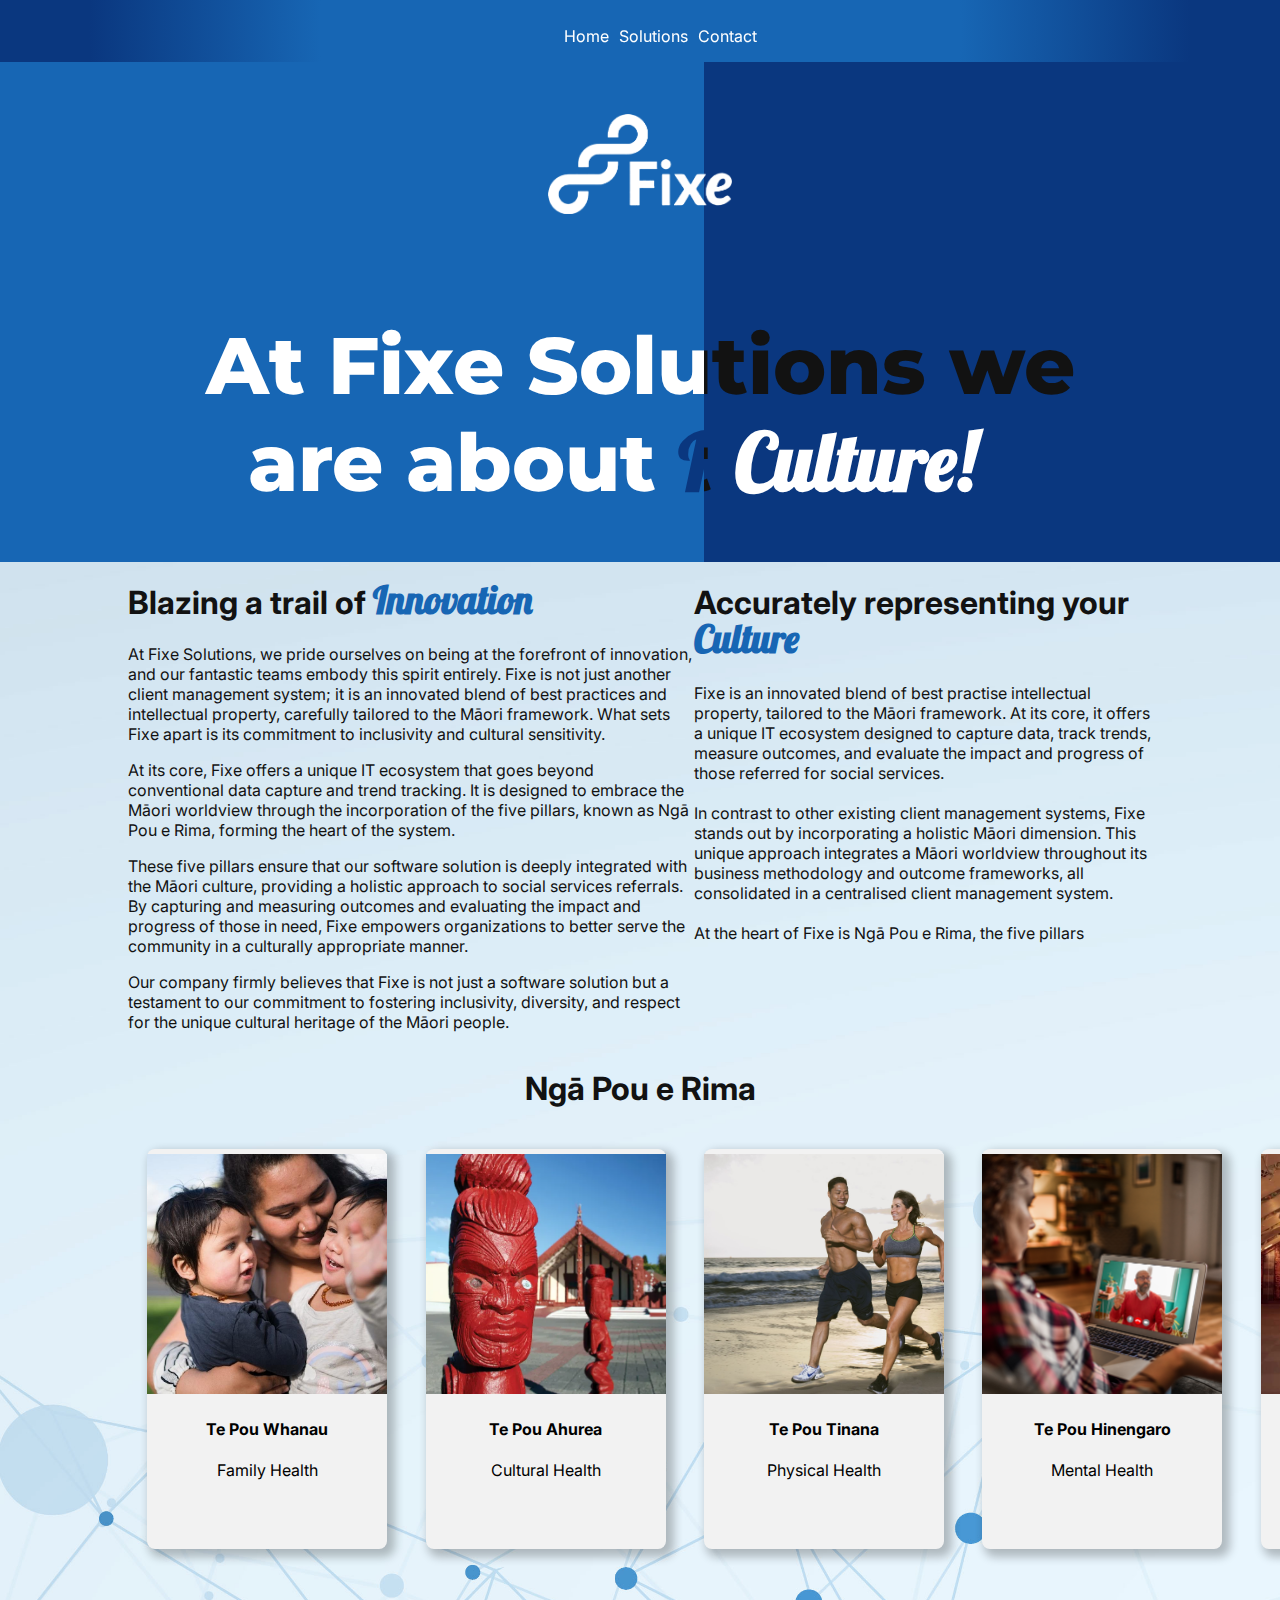
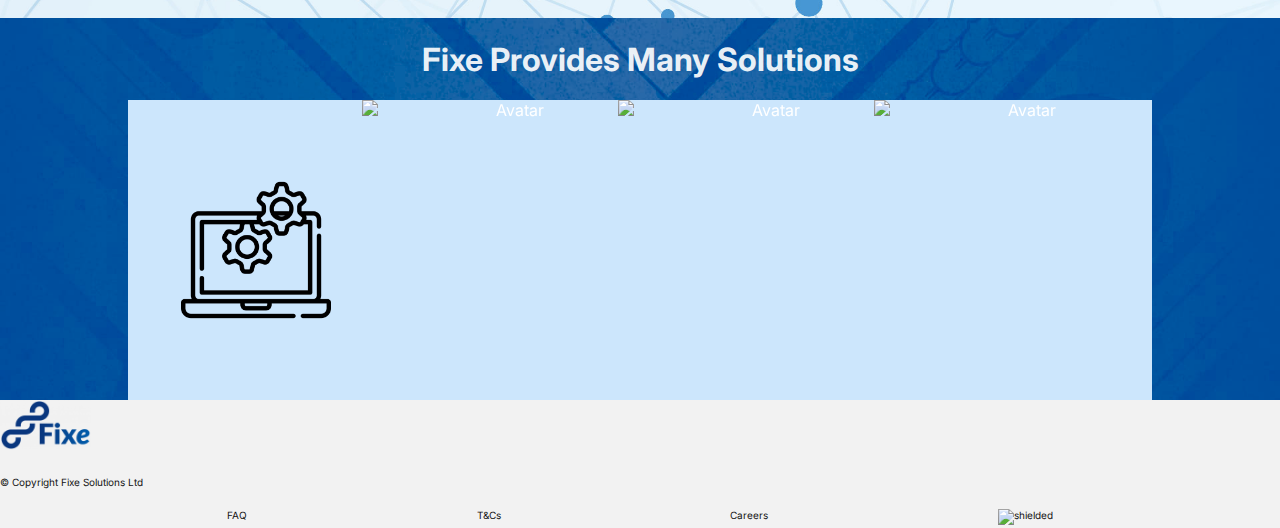
==== index.html @ f2c24d94 "first commit" ====
<!DOCTYPE html>
<html lang="en">
  <head>
    <meta charset="UTF-8" />
    <meta
      name="viewport"
      content="width=device-width, initial-scale=1.0"
    />
    <title>Fixe Solutions Ltd.</title>
    <link
      rel="stylesheet"
      href="main.css"
    />
    <link
      rel="stylesheet"
      href="flipCard.css"
    />
    <link
      rel="stylesheet"
      href="swipeHeader.css"
    />
    <link
      href="https://cdn.jsdelivr.net/npm/bootstrap@5.3.1/dist/css/bootstrap.min.css"
      rel="stylesheet"
      integrity="sha384-4bw+/aepP/YC94hEpVNVgiZdgIC5+VKNBQNGCHeKRQN+PtmoHDEXuppvnDJzQIu9"
      crossorigin="anonymous"
    />
  </head>
  <body>
    <header
      id="header"
      class="header"
    >
      <nav>
        <ul>
          <li><a href="#">Home</a></li>
          <li><a href="#">Solutions</a></li>
          <li><a href="#">Contact</a></li>
        </ul>
      </nav>
    </header>

    <div
      id="slider"
      style="position: relative; width: 100%"
    >
      <div
        id="left-side"
        class="side"
      >
        <img
          src="Images/white fixe.png"
          style="height: 100px"
        />
        <h2
          class="title"
          style="text-align: center"
        >
          At Fixe Solutions we are about <span class="fancy">Innovation!</span>
        </h2>
      </div>

      <div
        id="right-side"
        class="side"
      >
        <img
          src="Images/white fixe.png"
          style="height: 100px"
        />
        <h2
          class="title"
          style="text-align: center"
        >
          At Fixe Solutions we are about
          <span class="fancy">Culture!</span>
        </h2>
      </div>
    </div>

    <div class="wrapper">
      <div class="pou-bg">
        <div
          class="my-container"
          style="padding-bottom: 50px"
        >
          <div class="row p-4">
            <div class="col-md-6">
              <h1>
                Blazing a trail of
                <span
                  class="fancy"
                  style="color: var(--c1); font-size: larger"
                  >Innovation</span
                >
              </h1>
              <p>
                At Fixe Solutions, we pride ourselves on being at the forefront
                of innovation, and our fantastic teams embody this spirit
                entirely. Fixe is not just another client management system; it
                is an innovated blend of best practices and intellectual
                property, carefully tailored to the Māori framework. What sets
                Fixe apart is its commitment to inclusivity and cultural
                sensitivity.
              </p>
              <p>
                At its core, Fixe offers a unique IT ecosystem that goes beyond
                conventional data capture and trend tracking. It is designed to
                embrace the Māori worldview through the incorporation of the
                five pillars, known as Ngā Pou e Rima, forming the heart of the
                system.
              </p>
              <p>
                These five pillars ensure that our software solution is deeply
                integrated with the Māori culture, providing a holistic approach
                to social services referrals. By capturing and measuring
                outcomes and evaluating the impact and progress of those in
                need, Fixe empowers organizations to better serve the community
                in a culturally appropriate manner.
              </p>
              <p>
                Our company firmly believes that Fixe is not just a software
                solution but a testament to our commitment to fostering
                inclusivity, diversity, and respect for the unique cultural
                heritage of the Māori people.
              </p>
            </div>

            <div class="col-md-6">
              <h1>
                Accurately representing your
                <span
                  class="fancy"
                  style="color: var(--c1); font-size: larger"
                  >Culture</span
                >
              </h1>
              <p>
                Fixe is an innovated blend of best practise intellectual
                property, tailored to the Māori framework. At its core, it
                offers a unique IT ecosystem designed to capture data, track
                trends, measure outcomes, and evaluate the impact and progress
                of those referred for social services.<br /><br />

                In contrast to other existing client management systems, Fixe
                stands out by incorporating a holistic Māori dimension. This
                unique approach integrates a Māori worldview throughout its
                business methodology and outcome frameworks, all consolidated in
                a centralised client management system.<br /><br />

                At the heart of Fixe is Ngā Pou e Rima, the five pillars
              </p>
            </div>
          </div>

          <h1 style="text-align: center">Ngā Pou e Rima</h1>
          <div class="row card-area">
            <div class="card col-md-2">
              <img
                class="card-img-top"
                src="Images/family.jpg"
                alt="Avatar"
              />
              <div class="card-body">
                <h4 class="card-title">Te Pou Whanau</h4>
                <p>Family Health</p>
              </div>
            </div>

            <div class="card col-md-2">
              <img
                class="card-img-top"
                src="Images/culture.webp"
                alt="Avatar"
              />
              <div class="card-body">
                <h4 class="card-title">Te Pou Ahurea</h4>
                <p>Cultural Health</p>
              </div>
            </div>

            <div class="card col-md-2">
              <img
                class="card-img-top"
                src="Images/physical-health.jpg"
                alt="Avatar"
              />
              <div class="card-body">
                <h4 class="card-title">Te Pou Tinana</h4>
                <p>Physical Health</p>
              </div>
            </div>

            <div class="card col-md-2">
              <img
                class="card-img-top"
                src="Images/Picture2.png"
                alt="Avatar"
              />
              <div class="card-body">
                <h4 class="card-title">Te Pou Hinengaro</h4>
                <p>Mental Health</p>
              </div>
            </div>

            <div class="card col-md-2">
              <img
                class="card-img-top"
                src="Images/marae.jpg"
                alt="Avatar"
              />
              <div class="card-body">
                <h4 class="card-title">Te Pou Wairua</h4>
                <p>Spiritual Health</p>
              </div>
            </div>
          </div>
        </div>
      </div>

      <div
        style="
          background-image: url('Images/background-papatuanuku2.png');
          background-repeat: no-repeat;
          background-size: cover;
          width: 100%;
        "
      >
        <div class="my-container">
          <div>
            <h1 style="text-align: center; color: rgba(255, 255, 255, 0.904)">
              Fixe Provides Many Solutions
            </h1>
          </div>

          <div class="row p-4">
            <div class="flip-card col-md-3">
              <div class="flip-card-inner">
                <div class="flip-card-front">
                  <img
                    src="Images/data-management.png"
                    alt="Avatar"
                    style="width: 150px; height: 150px"
                  />
                </div>
                <div class="flip-card-back">
                  <h1>Data Management</h1>
                  <p style="margin: 15px">
                    We provide in deapth data management capabilities and help
                    you make sure your data is safe.
                  </p>
                  <button>This is a button</button>
                </div>
              </div>
            </div>

            <div class="flip-card col-md-3">
              <div class="flip-card-inner">
                <div class="flip-card-front">
                  <img
                    src=""
                    alt="Avatar"
                    style="width: 300px; height: 400px"
                  />
                </div>
                <div class="flip-card-back">
                  <h1>John Doe</h1>
                  <p>Architect & Engineer</p>
                  <p>We love that guy</p>
                </div>
              </div>
            </div>

            <div class="flip-card col-md-3">
              <div class="flip-card-inner">
                <div class="flip-card-front">
                  <img
                    src="img_avatar.png"
                    alt="Avatar"
                    style="width: 300px; height: 300px"
                  />
                </div>
                <div class="flip-card-back">
                  <h1>John Doe</h1>
                  <p>Architect & Engineer</p>
                  <p>We love that guy</p>
                </div>
              </div>
            </div>

            <div class="flip-card col-md-3">
              <div class="flip-card-inner">
                <div class="flip-card-front">
                  <img
                    src="img_avatar.png"
                    alt="Avatar"
                    style="width: 300px; height: 300px"
                  />
                </div>
                <div class="flip-card-back">
                  <h1>John Doe</h1>
                  <p>Architect & Engineer</p>
                  <p>We love that guy</p>
                </div>
              </div>
            </div>
          </div>
        </div>
      </div>
    </div>

    <footer
      class="d-flex flex flex-wrap justify-content-between align-items-center container py-3 my-4 border-top"
    >
      <div>
        <span
          ><a href="#"
            ><img
              id="logo"
              src="Images/FIXE-logo.png"
              style="height: 50px" /></a
        ></span>
      </div>

      <div>
        <p><small>© Copyright Fixe Solutions Ltd</small></p>
        <div id="footer-links">
          <a href="#">FAQ</a>
          <a href="#">T&Cs</a>
          <a href="#">Careers</a>
          <a
            href="#"
            id="shielded-logo"
          >
            <img
              alt="shielded"
              src="https://shielded.co.nz/img/custom-logo.png"
              height="60"
              width="60"
            />
          </a>
        </div>
      </div>
    </footer>

    <script src="javascript.js"></script>
    <script
      src="https://cdn.jsdelivr.net/npm/@popperjs/core@2.11.8/dist/umd/popper.min.js"
      integrity="sha384-I7E8VVD/ismYTF4hNIPjVp/Zjvgyol6VFvRkX/vR+Vc4jQkC+hVqc2pM8ODewa9r"
      crossorigin="anonymous"
    ></script>
    <script
      src="https://cdn.jsdelivr.net/npm/bootstrap@5.3.1/dist/js/bootstrap.min.js"
      integrity="sha384-Rx+T1VzGupg4BHQYs2gCW9It+akI2MM/mndMCy36UVfodzcJcF0GGLxZIzObiEfa"
      crossorigin="anonymous"
    ></script>
    <script src="https://staticcdn.co.nz/embed/embed.js"></script>
  </body>
</html>
---- main.css ----
@import url("https://fonts.googleapis.com/css2?family=Inter:wght@500&family=Lobster&family=Rubik:wght@500&display=swap");

@import url("https://fonts.googleapis.com/css2?family=Montserrat:wght@800&display=swap");

:root {
  --dark: #121212;
  --c1: #1766b4ff;
  --c2: #0a377fff;

  --left-color: var(--c1);
  --right-color: var(--c2);

  --white-smoke: #f2f2f2ff;
  --zomp: #629677ff;
  --night: #121212ff;
}

body {
  background-color: var(--white-smoke);
  margin: 0 auto;
  color: var(--dark);

  font-family: "Inter", sans-serif;
}

a {
  text-decoration: none;
}

li {
  list-style: none;
}

header {
  display: flex;
  flex-direction: row;
  align-items: center;
  padding: 0px 10%;
  padding-top: 10px;

  background: var(--c1);
  background: radial-gradient(circle, var(--c1) 50%, var(--c2) 86%);

  align-content: center;
  justify-content: center;

  z-index: 3;
  position: sticky;
  top: 0;
}

nav ul {
  display: flex;
  flex-direction: row;
}

nav ul li {
  margin-left: 5px;
  margin-right: 5px;
}

nav ul li a {
  color: #fff;
  display: block;
}

small {
  font-size: x-small;
}

.my-container {
  margin: 0 auto;
  width: 80% !important;
  justify-content: center;
  align-content: center;
}

.wrapper {
  margin-top: 500px;
}

.row {
  display: flex;
  flex-direction: row;
  justify-content: left;
}

.my-footer {
  width: 100%;
  margin-top: 2rem;
  display: flex;
  flex-direction: row;
  justify-content: center;
}

.fancy {
  font-family: "Lobster", cursive;
  font-size: 1em;
  line-height: 0.6em;
}

.pou-bg {
  background-image: url("Images/blue-background.jpg");
  background-repeat: no-repeat;
  background-size: cover;
}

#footer-links {
  display: flex;
  flex-direction: row;
  justify-content: space-evenly;
  width: 100%;
}

#footer-links > a {
  text-decoration: none;
  font-size: 10px;
  padding: 3px;
  color: #121212;
}

#shielded-logo > img {
  width: 1.5rem;
  height: 1.5rem;
}

@media only screen and (max-width: 600px) {
  .my-footer {
    width: 100%;
    margin-top: 2rem;
    display: grid;
    grid-template-columns: 90xp 90px 90px;
  }
}
---- flipCard.css ----
/* The flip card container - set the width and height to whatever you want. We have added the border property to demonstrate that the flip itself goes out of the box on hover (remove perspective if you don't want the 3D effect */
.flip-card {
  background-color: transparent;
  width: 300px;
  height: 300px;
  perspective: 1000px; /* Remove this if you don't want the 3D effect */
}

.card {
  /* background: rgb(23, 102, 180);
  background: radial-gradient(
    circle,
    rgba(10, 55, 127, 1) 30%,
    rgba(23, 102, 180, 1) 86%
  ); */

  background: var(--white-smoke);

  width: 265px !important;
  height: 400px;
  border-radius: 0.5rem;
  margin: 1.2rem;
  text-align: center;
  color: black;

  box-shadow: 5px 5px 10px 3px #0000003f;
}

.card > img {
  margin-top: 5px;
  width: 15rem;
  height: 15rem;
  object-fit: cover;
}

/* This container is needed to position the front and back side */
.flip-card-inner {
  position: relative;
  width: 100%;
  height: 100%;
  text-align: center;
  transition: transform 0.8s;
  transform-style: preserve-3d;
}

/* Do an horizontal flip when you move the mouse over the flip box container */
.flip-card:hover .flip-card-inner {
  transform: rotateY(180deg);
}

/* Position the front and back side */
.flip-card-front,
.flip-card-back {
  position: absolute;
  width: 100%;
  height: 100%;
  -webkit-backface-visibility: hidden; /* Safari */
  backface-visibility: hidden;
}

/* Style the front side (fallback if image is missing) */
.flip-card-front {
  display: grid;

  background: #cce6fc;

  color: white;
  align-items: center;
  justify-content: center;
}

/* Style the back side */
.flip-card-back {
  display: flex;
  flex-direction: column;
  align-items: center;

  background-color: dodgerblue;
  color: white;
  transform: rotateY(180deg);
}

@media only screen and (max-width: 600px) {
  .card {
    /* background: rgb(23, 102, 180);
    background: radial-gradient(
      circle,
      rgba(10, 55, 127, 1) 30%,
      rgba(23, 102, 180, 1) 86%
    ); */

    background: var(--white-smoke);

    width: 90% !important;
    height: 14rem;
    border-radius: 0.5rem;
    margin: 1.2rem;
    text-align: center;
    color: black;

    align-content: center !important;

    box-shadow: 5px 5px 10px 3px #0000003f;
  }

  .card > img {
    width: 100%;
    height: 20rem;
    object-fit: cover;
  }
}

@media only screen and (max-width: 600px) {
  .flip-card {
    margin-bottom: 1rem;
    background-color: transparent;
    width: 90%;
    height: 300px;
    perspective: 1000px; /* Remove this if you don't want the 3D effect */
  }
}
---- swipeHeader.css ----
.side {
  display: grid;
  height: 500px;
  overflow: hidden;
  place-items: center;
  position: absolute;
  width: 100%;
}

.side .title {
  font-family: "Montserrat", sans-serif;
  font-size: 5rem;
  font-weight: 800;
  margin: 0 15vw;
  width: 70vw;
}

.side .fancy {
  font-family: "Lobster", cursive;
  font-size: 1em;
  line-height: 0.6em;
}

#left-side {
  background-color: var(--left-color);
  width: 55%;
  z-index: 1;
}

#left-side .title {
  color: white;
}

#left-side .fancy {
  color: var(--right-color);
}

#right-side {
  background-color: var(--right-color);
  z-index: 0;
}

#right-side .title {
  color: var(--dark);
}

#right-side .fancy {
  color: white;
}

@media only screen and (max-width: 600px) {
  .side .title {
    font-family: "Montserrat", sans-serif;
    font-size: 3rem;
    font-weight: 500;
    margin: 0 15vw;
    width: 70vw;
  }
}
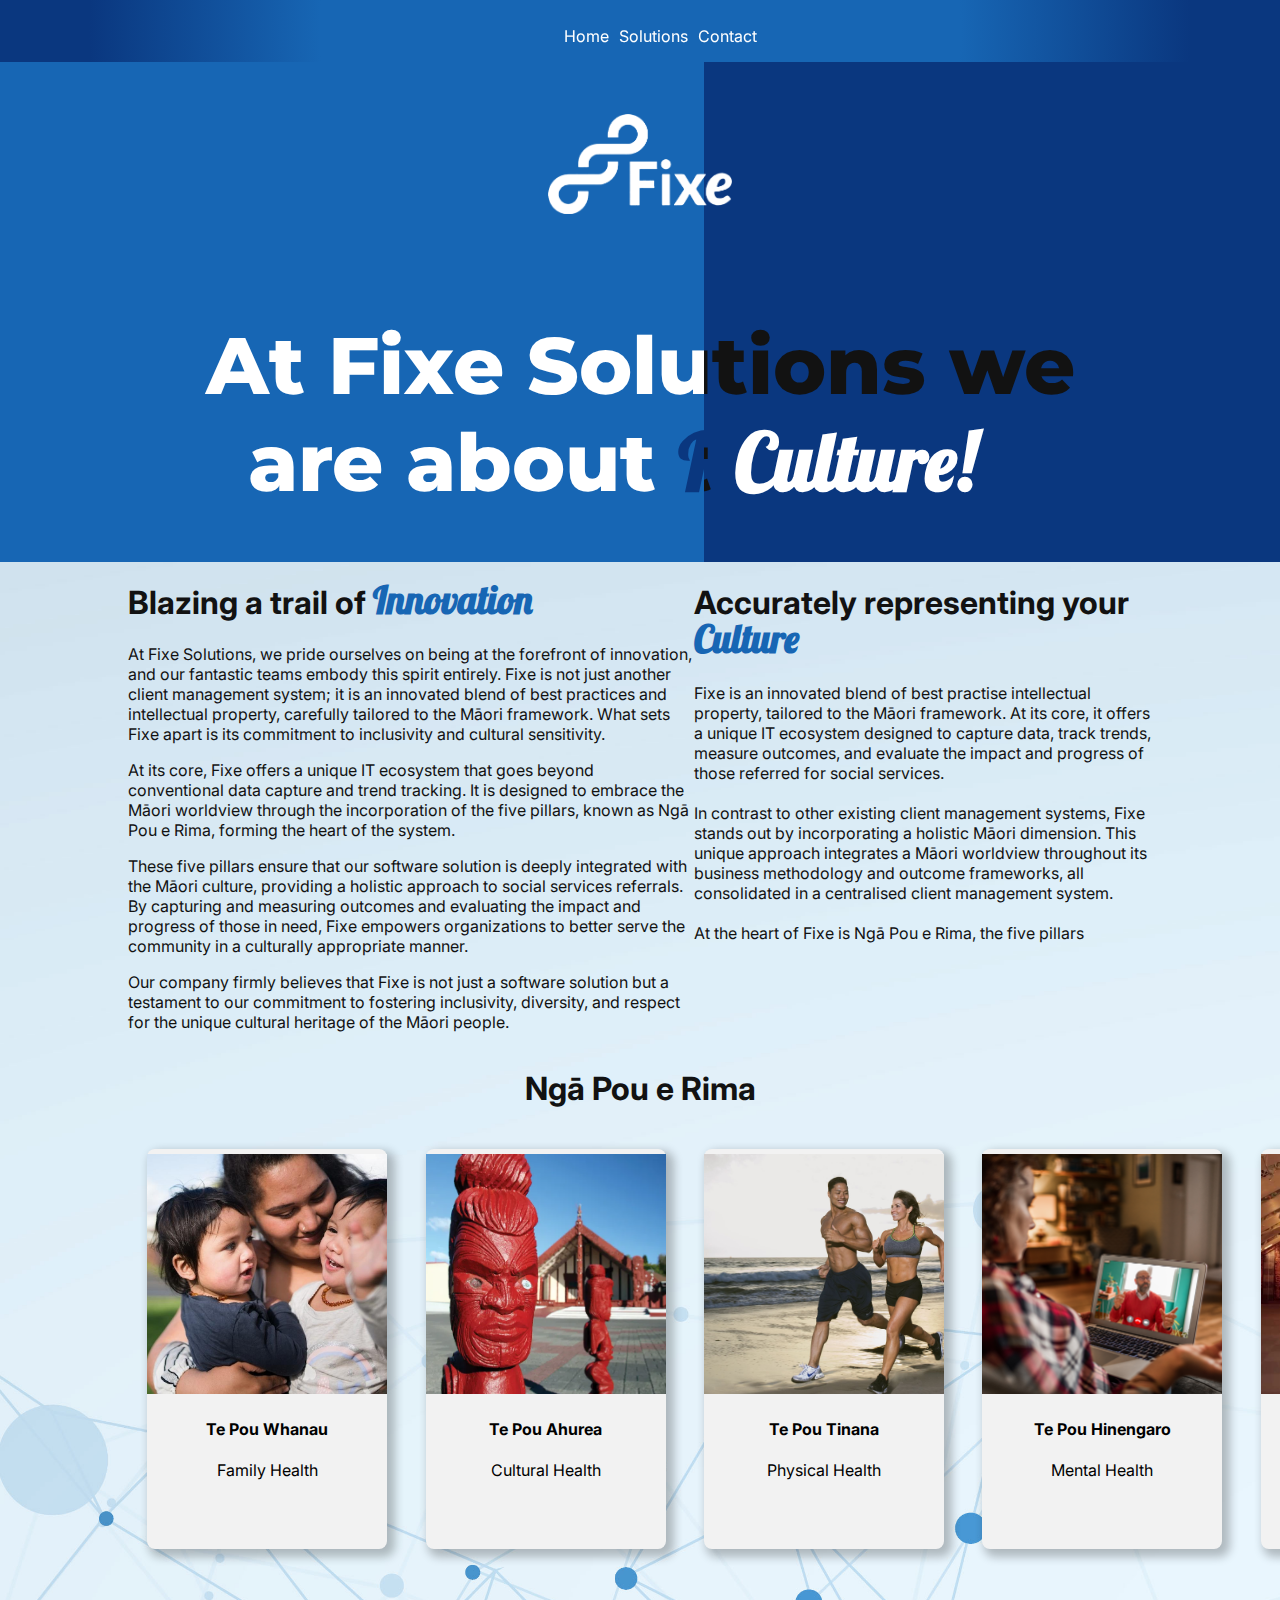
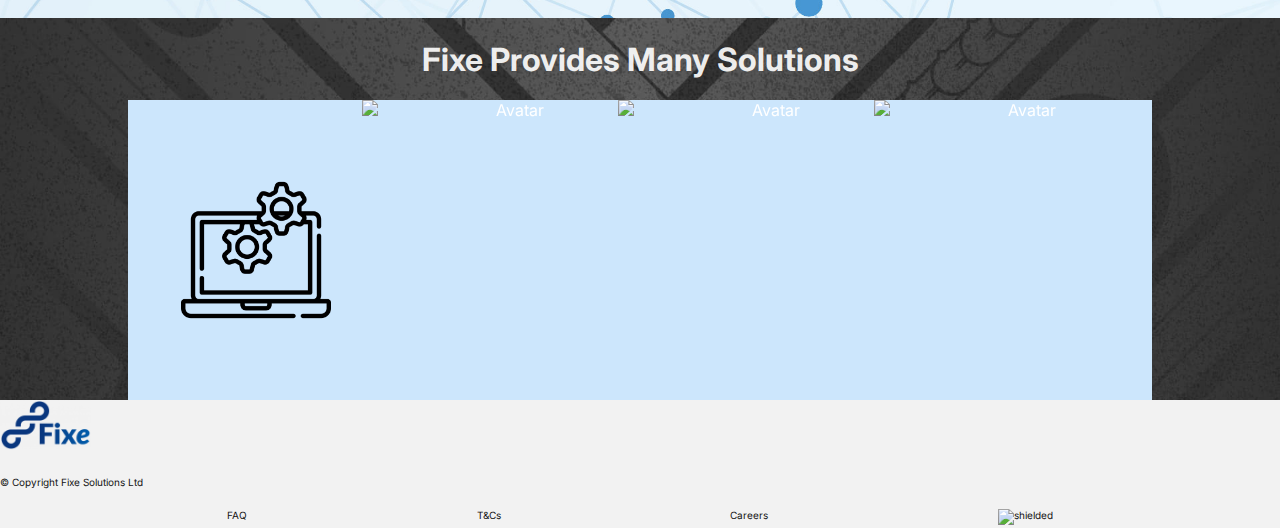
==== commit 658e2c18: "commit" ====
--- a/index.html
+++ b/index.html
@@ -220,7 +220,7 @@
 
       <div
         style="
-          background-image: url('Images/background-papatuanuku2.png');
+          background-image: url('Images/background-pango.jpg');
           background-repeat: no-repeat;
           background-size: cover;
           width: 100%;
@@ -308,6 +308,8 @@
         </div>
       </div>
     </div>
+
+    <div id="paralax"></div>
 
     <footer
       class="d-flex flex flex-wrap justify-content-between align-items-center container py-3 my-4 border-top"
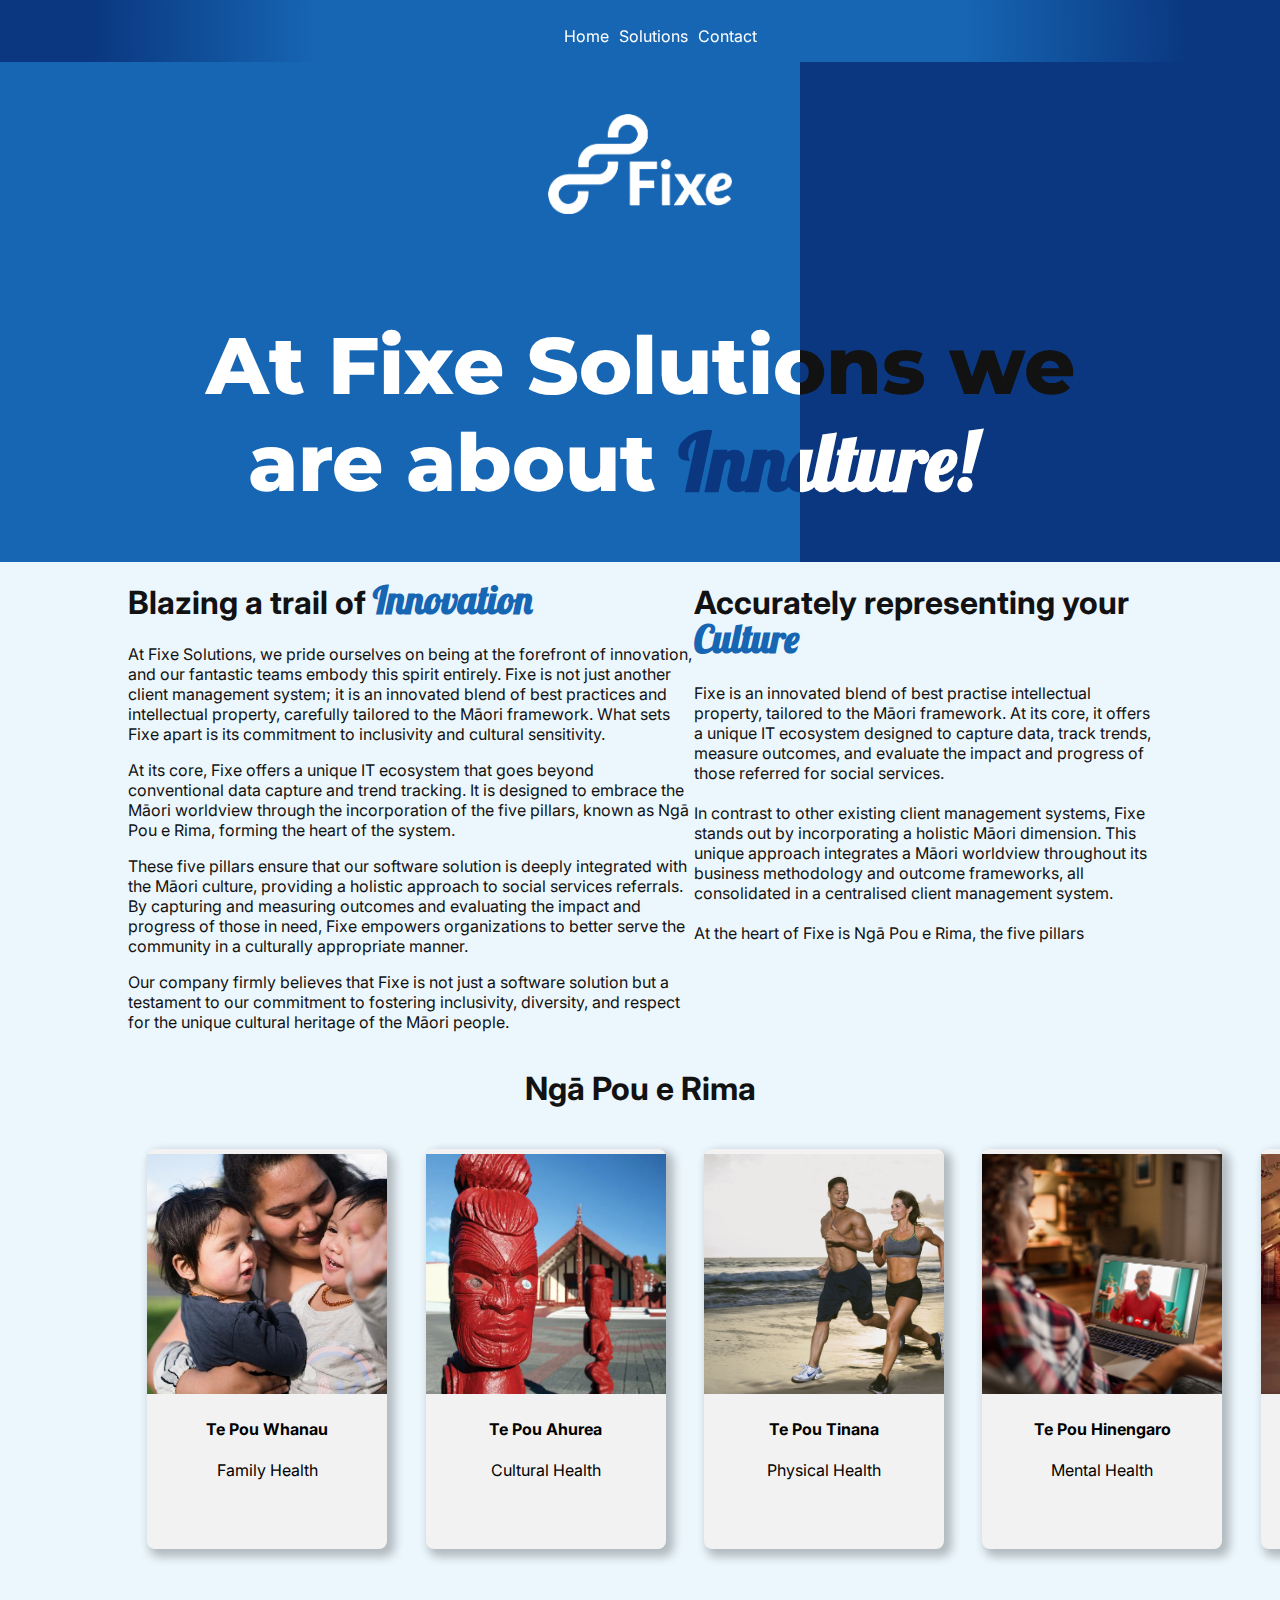
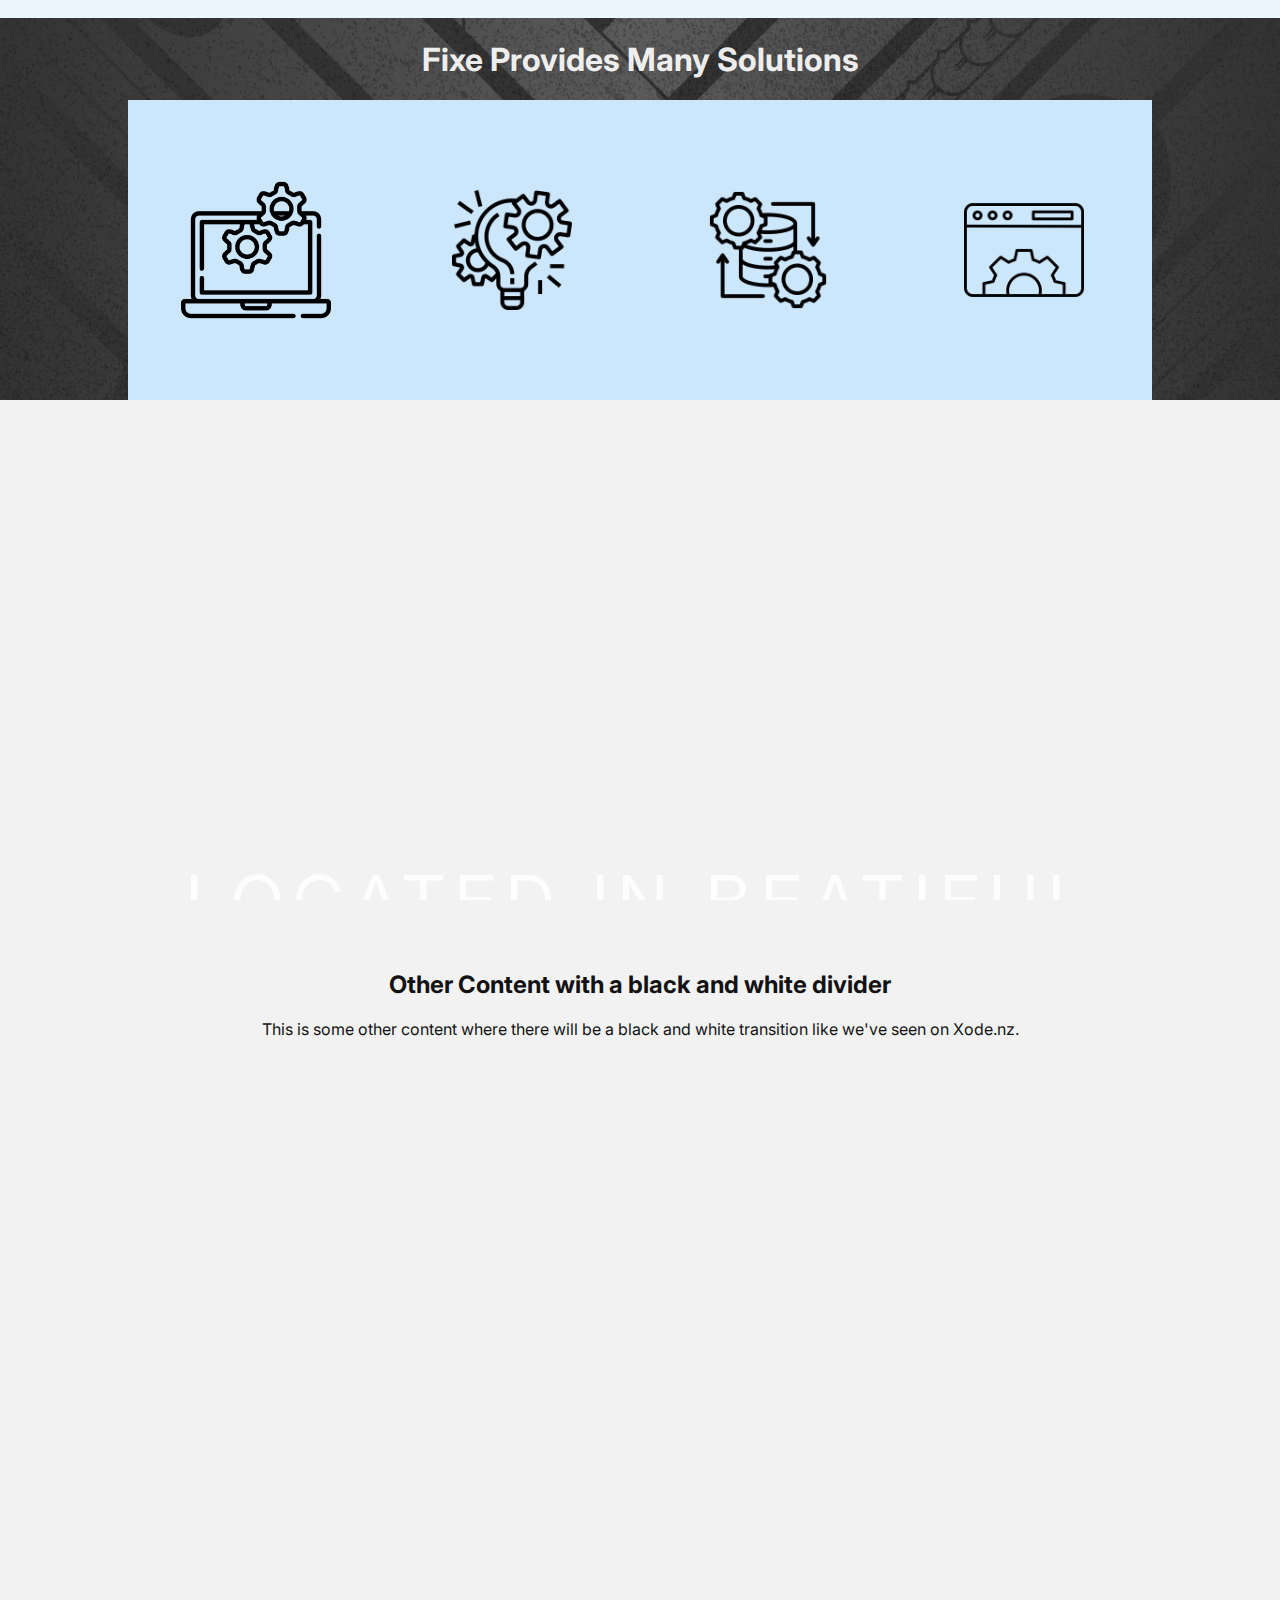
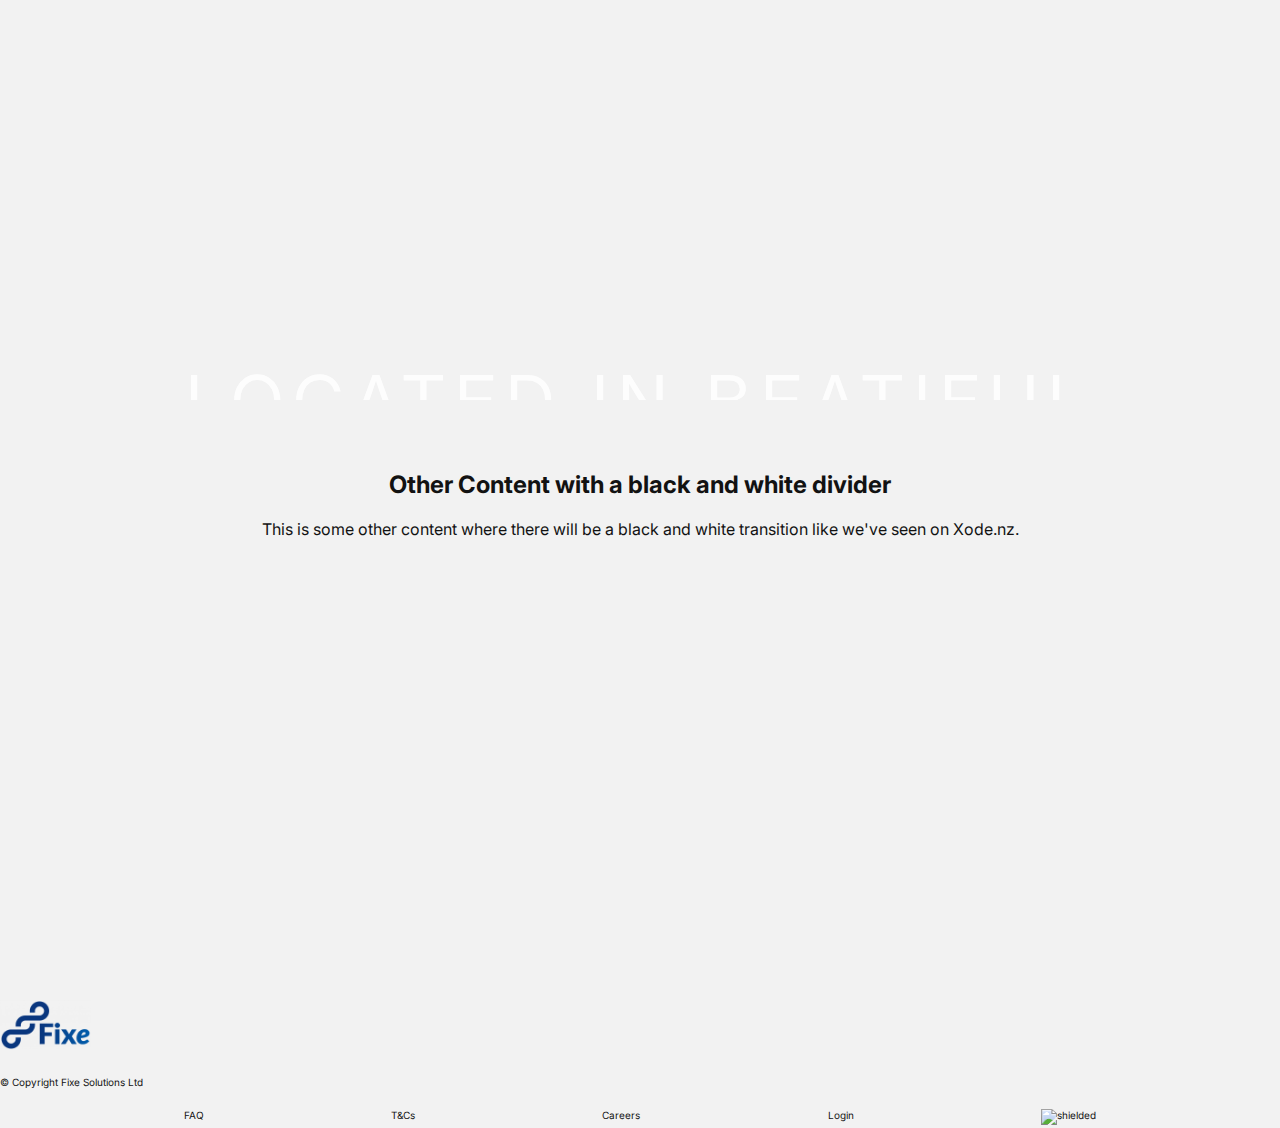
==== commit a33af802: "parallax additions" ====
--- a/index.html
+++ b/index.html
@@ -9,15 +9,19 @@
     <title>Fixe Solutions Ltd.</title>
     <link
       rel="stylesheet"
-      href="main.css"
+      href="css/main.css"
     />
     <link
       rel="stylesheet"
-      href="flipCard.css"
+      href="css/flipCard.css"
     />
     <link
       rel="stylesheet"
-      href="swipeHeader.css"
+      href="css/swipeHeader.css"
+    />
+    <link
+      rel="stylesheet"
+      href="css/paralax.css"
     />
     <link
       href="https://cdn.jsdelivr.net/npm/bootstrap@5.3.1/dist/css/bootstrap.min.css"
@@ -258,9 +262,9 @@
               <div class="flip-card-inner">
                 <div class="flip-card-front">
                   <img
-                    src=""
+                    src="Images/project-management.png"
                     alt="Avatar"
-                    style="width: 300px; height: 400px"
+                    style="width: 120px; height: 120px"
                   />
                 </div>
                 <div class="flip-card-back">
@@ -275,9 +279,9 @@
               <div class="flip-card-inner">
                 <div class="flip-card-front">
                   <img
-                    src="img_avatar.png"
+                    src="Images/data-processing.png"
                     alt="Avatar"
-                    style="width: 300px; height: 300px"
+                    style="width: 120px; height: 120px"
                   />
                 </div>
                 <div class="flip-card-back">
@@ -292,9 +296,9 @@
               <div class="flip-card-inner">
                 <div class="flip-card-front">
                   <img
-                    src="img_avatar.png"
+                    src="Images/content-management-system.png"
                     alt="Avatar"
-                    style="width: 300px; height: 300px"
+                    style="width: 120px; height: 120px"
                   />
                 </div>
                 <div class="flip-card-back">
@@ -309,7 +313,41 @@
       </div>
     </div>
 
-    <div id="paralax"></div>
+    <div
+      id="parallax-container"
+      style="height: 500px"
+    >
+      <section>
+        <div class="parallax-bg-one"></div>
+        <h2>Located in beatiful Rotorua</h2>
+      </section>
+    </div>
+
+    <div class="content">
+      <h2>Other Content with a black and white divider</h2>
+      <p>
+        This is some other content where there will be a black and white
+        transition like we've seen on Xode.nz.
+      </p>
+    </div>
+
+    <div
+      id="parallax-container"
+      style="height: 500px"
+    >
+      <section>
+        <div class="parallax-bg-two"></div>
+        <h2>Located in beatiful Rotorua</h2>
+      </section>
+    </div>
+
+    <div class="content">
+      <h2>Other Content with a black and white divider</h2>
+      <p>
+        This is some other content where there will be a black and white
+        transition like we've seen on Xode.nz.
+      </p>
+    </div>
 
     <footer
       class="d-flex flex flex-wrap justify-content-between align-items-center container py-3 my-4 border-top"
@@ -330,6 +368,7 @@
           <a href="#">FAQ</a>
           <a href="#">T&Cs</a>
           <a href="#">Careers</a>
+          <a href="#">Login</a>
           <a
             href="#"
             id="shielded-logo"
--- a/css/main.css
+++ b/css/main.css
@@ -0,0 +1,134 @@
+@import url("https://fonts.googleapis.com/css2?family=Inter:wght@500&family=Lobster&family=Rubik:wght@500&display=swap");
+
+@import url("https://fonts.googleapis.com/css2?family=Montserrat:wght@800&display=swap");
+
+:root {
+  --dark: #121212;
+  --c1: #1766b4ff;
+  --c2: #0a377fff;
+
+  --left-color: var(--c1);
+  --right-color: var(--c2);
+
+  --white-smoke: #f2f2f2ff;
+  --zomp: #629677ff;
+  --night: #121212ff;
+
+  --light-bg: #ecf7fd;
+}
+
+body {
+  background-color: var(--white-smoke);
+  margin: 0 auto;
+  color: var(--dark);
+
+  font-family: "Inter", sans-serif;
+}
+
+a {
+  text-decoration: none;
+}
+
+li {
+  list-style: none;
+}
+
+header {
+  display: flex;
+  flex-direction: row;
+  align-items: center;
+  padding: 0px 10%;
+  padding-top: 10px;
+
+  background: var(--c1);
+  background: radial-gradient(circle, var(--c1) 50%, var(--c2) 86%);
+
+  align-content: center;
+  justify-content: center;
+
+  z-index: 3;
+  position: sticky;
+  top: 0;
+}
+
+nav ul {
+  display: flex;
+  flex-direction: row;
+}
+
+nav ul li {
+  margin-left: 5px;
+  margin-right: 5px;
+}
+
+nav ul li a {
+  color: #fff;
+  display: block;
+}
+
+small {
+  font-size: x-small;
+}
+
+.my-container {
+  margin: 0 auto;
+  width: 80% !important;
+  justify-content: center;
+  align-content: center;
+}
+
+.wrapper {
+  margin-top: 500px;
+}
+
+.row {
+  display: flex;
+  flex-direction: row;
+  justify-content: left;
+}
+
+.my-footer {
+  width: 100%;
+  margin-top: 2rem;
+  display: flex;
+  flex-direction: row;
+  justify-content: center;
+}
+
+.fancy {
+  font-family: "Lobster", cursive;
+  font-size: 1em;
+  line-height: 0.6em;
+}
+
+.pou-bg {
+  background-color: var(--light-bg);
+}
+
+#footer-links {
+  display: flex;
+  flex-direction: row;
+  justify-content: space-evenly;
+  width: 100%;
+}
+
+#footer-links > a {
+  text-decoration: none;
+  font-size: 10px;
+  padding: 3px;
+  color: #121212;
+}
+
+#shielded-logo > img {
+  width: 1.5rem;
+  height: 1.5rem;
+}
+
+@media only screen and (max-width: 600px) {
+  .my-footer {
+    width: 100%;
+    margin-top: 2rem;
+    display: grid;
+    grid-template-columns: 90xp 90px 90px;
+  }
+}
--- a/css/flipCard.css
+++ b/css/flipCard.css
@@ -0,0 +1,121 @@
+/* The flip card container - set the width and height to whatever you want. We have added the border property to demonstrate that the flip itself goes out of the box on hover (remove perspective if you don't want the 3D effect */
+.flip-card {
+  background-color: transparent;
+  width: 300px;
+  height: 300px;
+  perspective: 1000px; /* Remove this if you don't want the 3D effect */
+}
+
+.card {
+  /* background: rgb(23, 102, 180);
+  background: radial-gradient(
+    circle,
+    rgba(10, 55, 127, 1) 30%,
+    rgba(23, 102, 180, 1) 86%
+  ); */
+
+  background: var(--white-smoke) !important;
+
+  width: 265px !important;
+  height: 400px;
+  border-radius: 0.5rem;
+  margin: 1.2rem;
+  text-align: center;
+  color: black;
+
+  box-shadow: 5px 5px 10px 3px #0000003f;
+}
+
+.card > img {
+  margin-top: 5px;
+  width: 15rem;
+  height: 15rem;
+  object-fit: cover;
+}
+
+/* This container is needed to position the front and back side */
+.flip-card-inner {
+  position: relative;
+  width: 100%;
+  height: 100%;
+  text-align: center;
+  transition: transform 0.8s;
+  transform-style: preserve-3d;
+}
+
+/* Do an horizontal flip when you move the mouse over the flip box container */
+.flip-card:hover .flip-card-inner {
+  transform: rotateY(180deg);
+}
+
+/* Position the front and back side */
+.flip-card-front,
+.flip-card-back {
+  position: absolute;
+  width: 100%;
+  height: 100%;
+  -webkit-backface-visibility: hidden; /* Safari */
+  backface-visibility: hidden;
+}
+
+/* Style the front side (fallback if image is missing) */
+.flip-card-front {
+  display: grid;
+
+  background: #cce6fc;
+
+  color: white;
+  align-items: center;
+  justify-content: center;
+}
+
+/* Style the back side */
+.flip-card-back {
+  display: flex;
+  flex-direction: column;
+  align-items: center;
+
+  background-color: dodgerblue;
+  color: white;
+  transform: rotateY(180deg);
+}
+
+@media only screen and (max-width: 600px) {
+  .card {
+    /* background: rgb(23, 102, 180);
+    background: radial-gradient(
+      circle,
+      rgba(10, 55, 127, 1) 30%,
+      rgba(23, 102, 180, 1) 86%
+    ); */
+
+    background: #ffe494;
+
+    width: 90% !important;
+    height: 14rem;
+    border-radius: 0.5rem;
+    margin: 1.2rem;
+    text-align: center;
+    color: black;
+
+    align-content: center !important;
+
+    box-shadow: 5px 5px 10px 3px #0000003f;
+  }
+
+  .card > img {
+    width: 100%;
+    height: 20rem;
+    object-fit: cover;
+  }
+}
+
+@media only screen and (max-width: 600px) {
+  .flip-card {
+    margin-bottom: 1rem;
+    background-color: transparent;
+    width: 90%;
+    height: 300px;
+    perspective: 1000px; /* Remove this if you don't want the 3D effect */
+  }
+}
--- a/css/swipeHeader.css
+++ b/css/swipeHeader.css
@@ -0,0 +1,59 @@
+.side {
+  display: grid;
+  height: 500px;
+  overflow: hidden;
+  place-items: center;
+  position: absolute;
+  width: 100%;
+}
+
+.side .title {
+  font-family: "Montserrat", sans-serif;
+  font-size: 5rem;
+  font-weight: 800;
+  margin: 0 15vw;
+  width: 70vw;
+}
+
+.side .fancy {
+  font-family: "Lobster", cursive;
+  font-size: 1em;
+  line-height: 0.6em;
+}
+
+#left-side {
+  background-color: var(--left-color);
+  width: 62.5%;
+  z-index: 1;
+}
+
+#left-side .title {
+  color: white;
+}
+
+#left-side .fancy {
+  color: var(--right-color);
+}
+
+#right-side {
+  background-color: var(--right-color);
+  z-index: 0;
+}
+
+#right-side .title {
+  color: var(--dark);
+}
+
+#right-side .fancy {
+  color: white;
+}
+
+@media only screen and (max-width: 600px) {
+  .side .title {
+    font-family: "Montserrat", sans-serif;
+    font-size: 3rem;
+    font-weight: 500;
+    margin: 0 15vw;
+    width: 70vw;
+  }
+}
--- a/css/paralax.css
+++ b/css/paralax.css
@@ -0,0 +1,79 @@
+#parallax-container {
+  position: relative;
+  overflow: hidden;
+  height: 100vh;
+  perspective: 10px;
+}
+
+.parallax-bg {
+  position: absolute;
+  top: 0;
+  left: 0;
+  width: 100%;
+  height: 100%;
+  background-size: cover;
+  background-repeat: no-repeat;
+  background-position: center center;
+
+  z-index: 2;
+}
+
+.content {
+  padding: 50px;
+  height: 500px;
+  text-align: center;
+  /* background-color: rgba(255, 255, 255, 0.8); */
+}
+
+#parallax-container h2 {
+  font-size: 70px;
+  letter-spacing: 10px;
+  text-align: center;
+  color: white;
+  font-weight: 400;
+  text-transform: uppercase;
+  z-index: 1;
+  opacity: 0.9;
+}
+
+#parallax-container .section-overlay-mask {
+  position: absolute;
+  top: 0;
+  left: 0;
+  width: 100%;
+  height: 100%;
+  background-color: black;
+  opacity: 0.7;
+}
+
+#parallax-container .parallax-bg-one {
+  padding-top: 200px;
+  padding-bottom: 200px;
+  overflow: hidden;
+  position: relative;
+  width: 100%;
+  background-image: url(https://www.rotoruanz.com/getattachment/8e3f7feb-ac01-4645-9080-58b3000961d2/rotorua-lakefront_1.jpg);
+  background-attachment: fixed;
+  background-size: cover;
+  -moz-background-size: cover;
+  -webkit-background-size: cover;
+  background-repeat: no-repeat;
+  background-position: top center;
+  transform: translateZ(-10) scale(2);
+}
+
+#parallax-container .parallax-bg-two {
+  padding-top: 200px;
+  padding-bottom: 200px;
+  overflow: hidden;
+  position: relative;
+  width: 100%;
+  background-image: url(https://www.skyline.co.nz/media/2979/skyline-rotorua_gondola_gondola-cabin.jpg?anchor=center&mode=crop&width=1920&height=960&rnd=132155441870000000);
+  background-attachment: fixed;
+  background-size: cover;
+  -moz-background-size: cover;
+  -webkit-background-size: cover;
+  background-repeat: no-repeat;
+  background-position: top center;
+  transform: translateZ(-10) scale(2);
+}
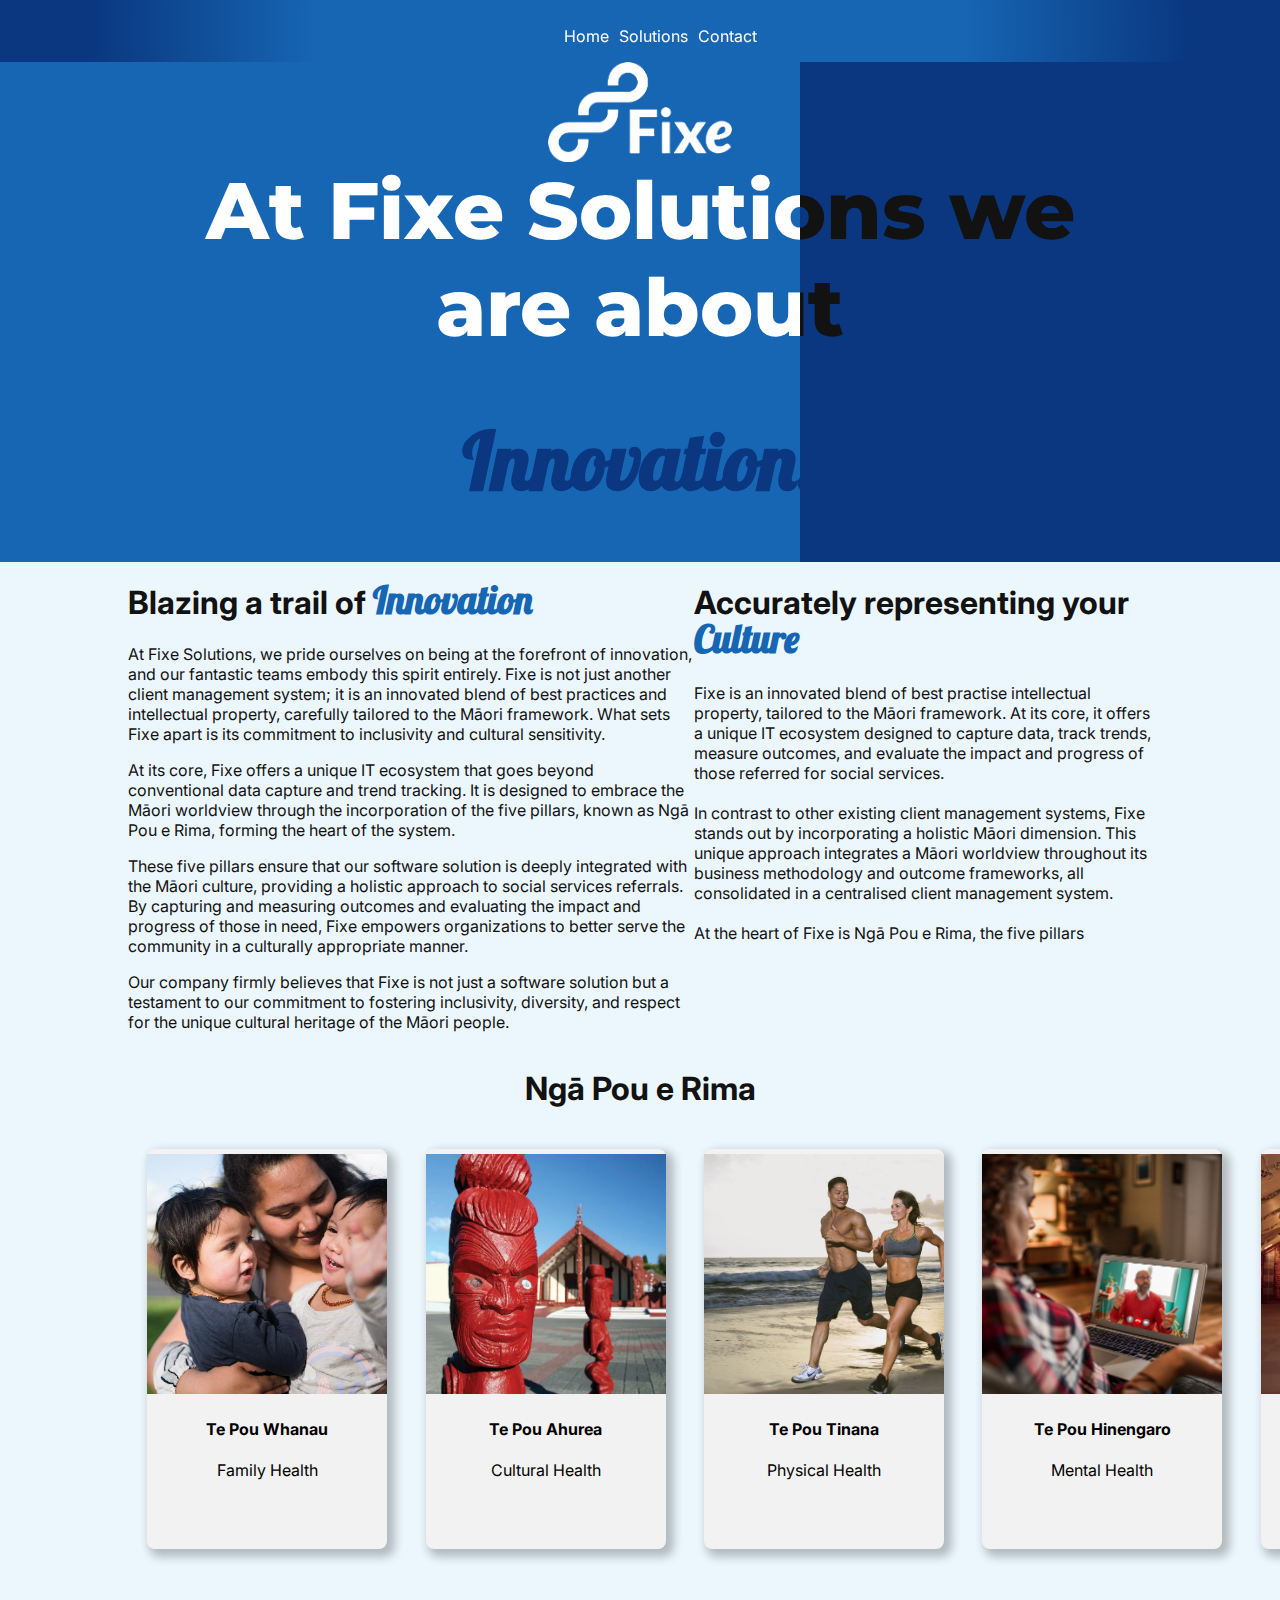
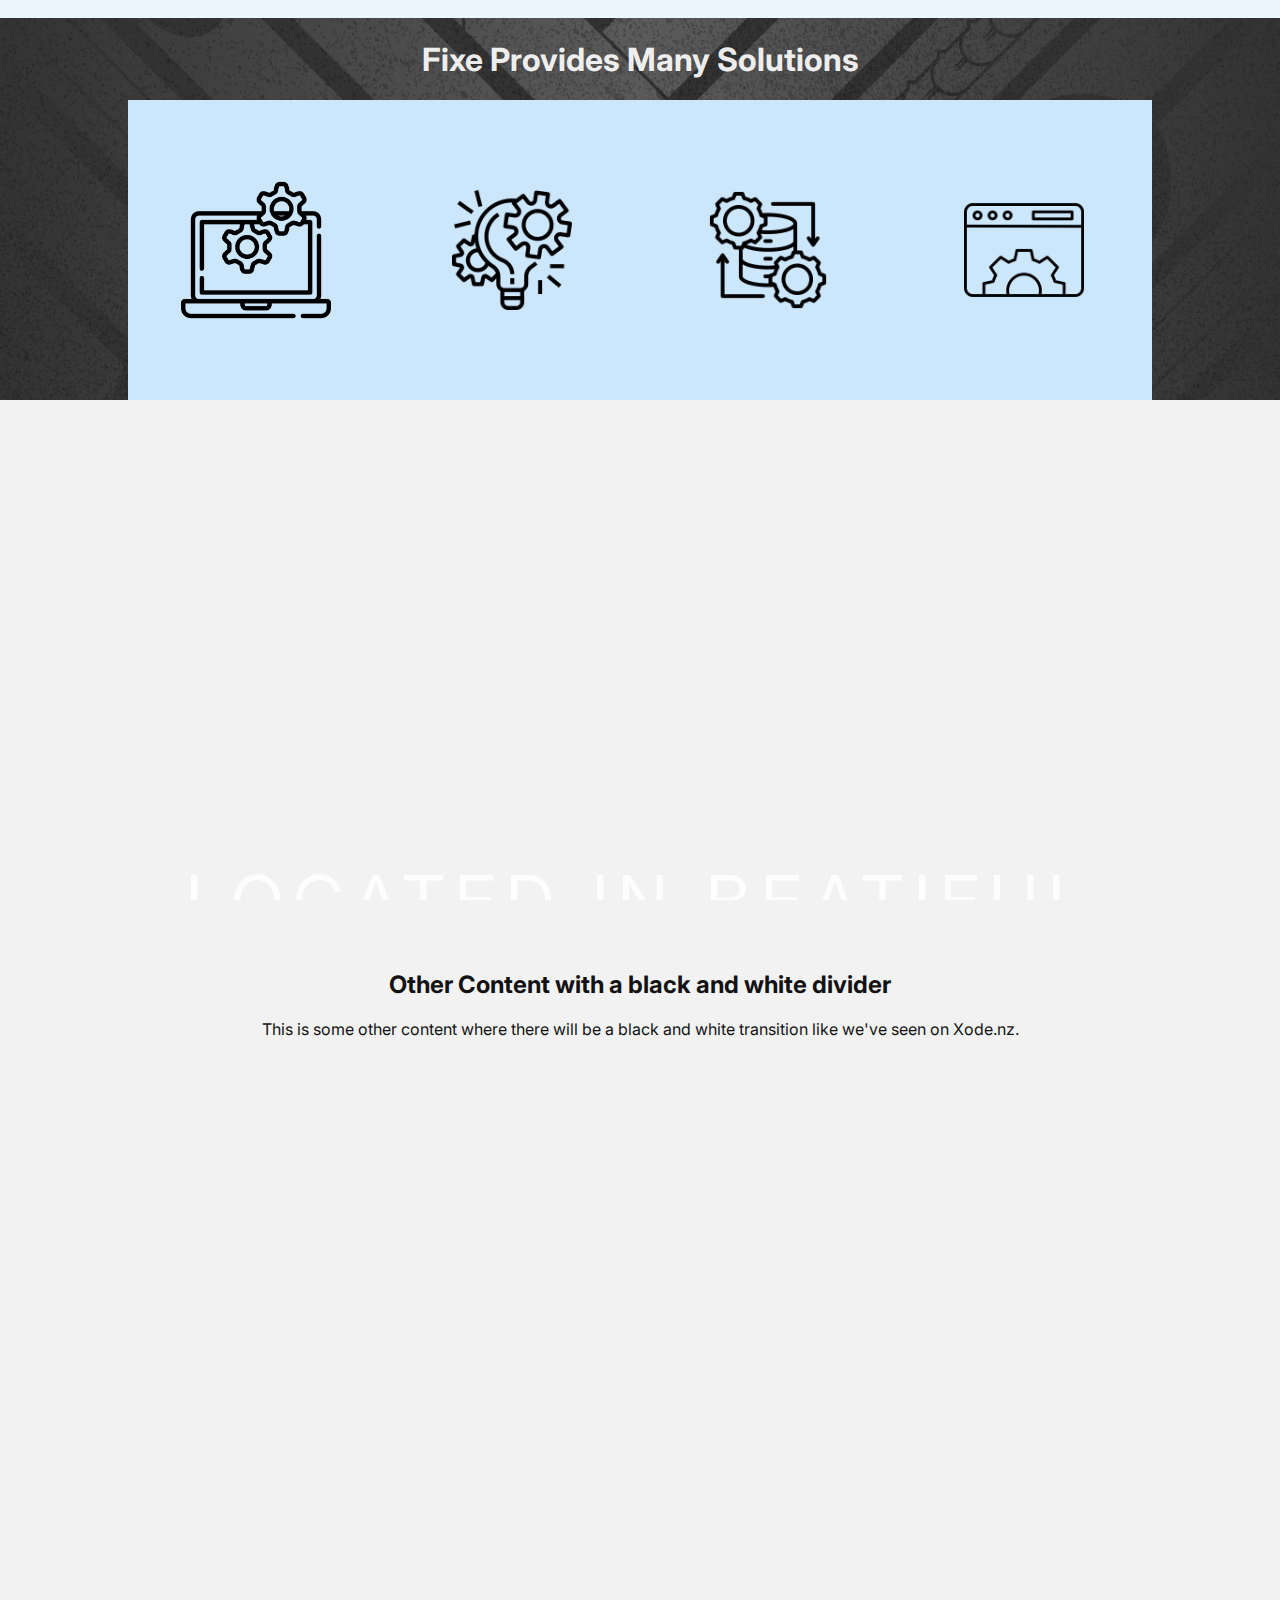
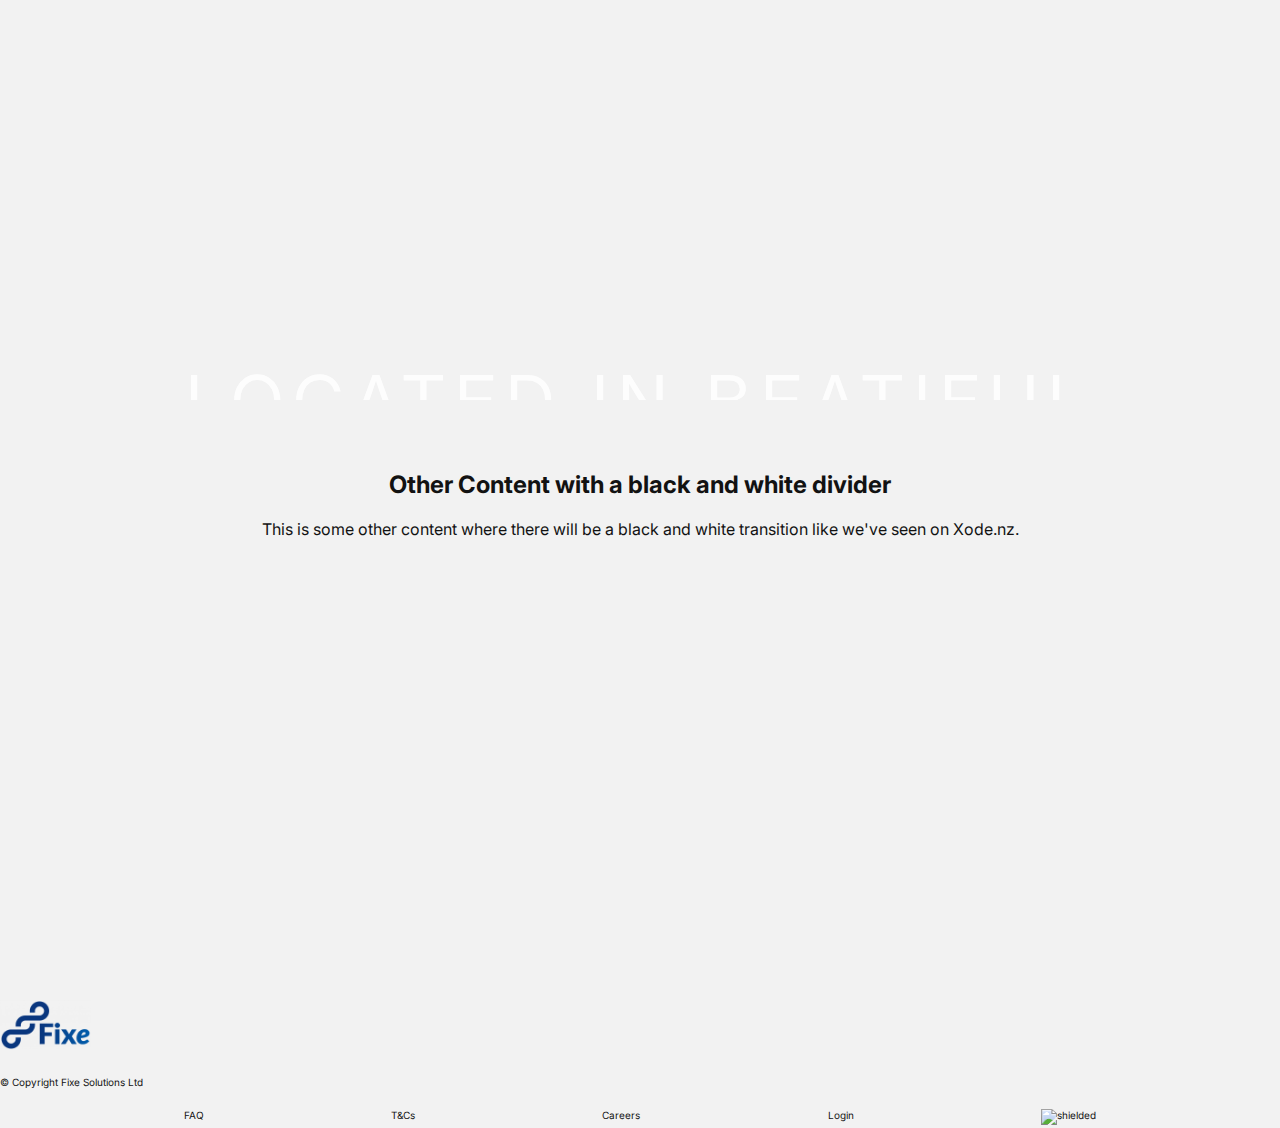
==== commit 9cf1aa3c: "Add files via upload" ====
--- a/index.html
+++ b/index.html
@@ -1,400 +1,400 @@
-<!DOCTYPE html>
-<html lang="en">
-  <head>
-    <meta charset="UTF-8" />
-    <meta
-      name="viewport"
-      content="width=device-width, initial-scale=1.0"
-    />
-    <title>Fixe Solutions Ltd.</title>
-    <link
-      rel="stylesheet"
-      href="css/main.css"
-    />
-    <link
-      rel="stylesheet"
-      href="css/flipCard.css"
-    />
-    <link
-      rel="stylesheet"
-      href="css/swipeHeader.css"
-    />
-    <link
-      rel="stylesheet"
-      href="css/paralax.css"
-    />
-    <link
-      href="https://cdn.jsdelivr.net/npm/bootstrap@5.3.1/dist/css/bootstrap.min.css"
-      rel="stylesheet"
-      integrity="sha384-4bw+/aepP/YC94hEpVNVgiZdgIC5+VKNBQNGCHeKRQN+PtmoHDEXuppvnDJzQIu9"
-      crossorigin="anonymous"
-    />
-  </head>
-  <body>
-    <header
-      id="header"
-      class="header"
-    >
-      <nav>
-        <ul>
-          <li><a href="#">Home</a></li>
-          <li><a href="#">Solutions</a></li>
-          <li><a href="#">Contact</a></li>
-        </ul>
-      </nav>
-    </header>
-
-    <div
-      id="slider"
-      style="position: relative; width: 100%"
-    >
-      <div
-        id="left-side"
-        class="side"
-      >
-        <img
-          src="Images/white fixe.png"
-          style="height: 100px"
-        />
-        <h2
-          class="title"
-          style="text-align: center"
-        >
-          At Fixe Solutions we are about <span class="fancy">Innovation!</span>
-        </h2>
-      </div>
-
-      <div
-        id="right-side"
-        class="side"
-      >
-        <img
-          src="Images/white fixe.png"
-          style="height: 100px"
-        />
-        <h2
-          class="title"
-          style="text-align: center"
-        >
-          At Fixe Solutions we are about
-          <span class="fancy">Culture!</span>
-        </h2>
-      </div>
-    </div>
-
-    <div class="wrapper">
-      <div class="pou-bg">
-        <div
-          class="my-container"
-          style="padding-bottom: 50px"
-        >
-          <div class="row p-4">
-            <div class="col-md-6">
-              <h1>
-                Blazing a trail of
-                <span
-                  class="fancy"
-                  style="color: var(--c1); font-size: larger"
-                  >Innovation</span
-                >
-              </h1>
-              <p>
-                At Fixe Solutions, we pride ourselves on being at the forefront
-                of innovation, and our fantastic teams embody this spirit
-                entirely. Fixe is not just another client management system; it
-                is an innovated blend of best practices and intellectual
-                property, carefully tailored to the Māori framework. What sets
-                Fixe apart is its commitment to inclusivity and cultural
-                sensitivity.
-              </p>
-              <p>
-                At its core, Fixe offers a unique IT ecosystem that goes beyond
-                conventional data capture and trend tracking. It is designed to
-                embrace the Māori worldview through the incorporation of the
-                five pillars, known as Ngā Pou e Rima, forming the heart of the
-                system.
-              </p>
-              <p>
-                These five pillars ensure that our software solution is deeply
-                integrated with the Māori culture, providing a holistic approach
-                to social services referrals. By capturing and measuring
-                outcomes and evaluating the impact and progress of those in
-                need, Fixe empowers organizations to better serve the community
-                in a culturally appropriate manner.
-              </p>
-              <p>
-                Our company firmly believes that Fixe is not just a software
-                solution but a testament to our commitment to fostering
-                inclusivity, diversity, and respect for the unique cultural
-                heritage of the Māori people.
-              </p>
-            </div>
-
-            <div class="col-md-6">
-              <h1>
-                Accurately representing your
-                <span
-                  class="fancy"
-                  style="color: var(--c1); font-size: larger"
-                  >Culture</span
-                >
-              </h1>
-              <p>
-                Fixe is an innovated blend of best practise intellectual
-                property, tailored to the Māori framework. At its core, it
-                offers a unique IT ecosystem designed to capture data, track
-                trends, measure outcomes, and evaluate the impact and progress
-                of those referred for social services.<br /><br />
-
-                In contrast to other existing client management systems, Fixe
-                stands out by incorporating a holistic Māori dimension. This
-                unique approach integrates a Māori worldview throughout its
-                business methodology and outcome frameworks, all consolidated in
-                a centralised client management system.<br /><br />
-
-                At the heart of Fixe is Ngā Pou e Rima, the five pillars
-              </p>
-            </div>
-          </div>
-
-          <h1 style="text-align: center">Ngā Pou e Rima</h1>
-          <div class="row card-area">
-            <div class="card col-md-2">
-              <img
-                class="card-img-top"
-                src="Images/family.jpg"
-                alt="Avatar"
-              />
-              <div class="card-body">
-                <h4 class="card-title">Te Pou Whanau</h4>
-                <p>Family Health</p>
-              </div>
-            </div>
-
-            <div class="card col-md-2">
-              <img
-                class="card-img-top"
-                src="Images/culture.webp"
-                alt="Avatar"
-              />
-              <div class="card-body">
-                <h4 class="card-title">Te Pou Ahurea</h4>
-                <p>Cultural Health</p>
-              </div>
-            </div>
-
-            <div class="card col-md-2">
-              <img
-                class="card-img-top"
-                src="Images/physical-health.jpg"
-                alt="Avatar"
-              />
-              <div class="card-body">
-                <h4 class="card-title">Te Pou Tinana</h4>
-                <p>Physical Health</p>
-              </div>
-            </div>
-
-            <div class="card col-md-2">
-              <img
-                class="card-img-top"
-                src="Images/Picture2.png"
-                alt="Avatar"
-              />
-              <div class="card-body">
-                <h4 class="card-title">Te Pou Hinengaro</h4>
-                <p>Mental Health</p>
-              </div>
-            </div>
-
-            <div class="card col-md-2">
-              <img
-                class="card-img-top"
-                src="Images/marae.jpg"
-                alt="Avatar"
-              />
-              <div class="card-body">
-                <h4 class="card-title">Te Pou Wairua</h4>
-                <p>Spiritual Health</p>
-              </div>
-            </div>
-          </div>
-        </div>
-      </div>
-
-      <div
-        style="
-          background-image: url('Images/background-pango.jpg');
-          background-repeat: no-repeat;
-          background-size: cover;
-          width: 100%;
-        "
-      >
-        <div class="my-container">
-          <div>
-            <h1 style="text-align: center; color: rgba(255, 255, 255, 0.904)">
-              Fixe Provides Many Solutions
-            </h1>
-          </div>
-
-          <div class="row p-4">
-            <div class="flip-card col-md-3">
-              <div class="flip-card-inner">
-                <div class="flip-card-front">
-                  <img
-                    src="Images/data-management.png"
-                    alt="Avatar"
-                    style="width: 150px; height: 150px"
-                  />
-                </div>
-                <div class="flip-card-back">
-                  <h1>Data Management</h1>
-                  <p style="margin: 15px">
-                    We provide in deapth data management capabilities and help
-                    you make sure your data is safe.
-                  </p>
-                  <button>This is a button</button>
-                </div>
-              </div>
-            </div>
-
-            <div class="flip-card col-md-3">
-              <div class="flip-card-inner">
-                <div class="flip-card-front">
-                  <img
-                    src="Images/project-management.png"
-                    alt="Avatar"
-                    style="width: 120px; height: 120px"
-                  />
-                </div>
-                <div class="flip-card-back">
-                  <h1>John Doe</h1>
-                  <p>Architect & Engineer</p>
-                  <p>We love that guy</p>
-                </div>
-              </div>
-            </div>
-
-            <div class="flip-card col-md-3">
-              <div class="flip-card-inner">
-                <div class="flip-card-front">
-                  <img
-                    src="Images/data-processing.png"
-                    alt="Avatar"
-                    style="width: 120px; height: 120px"
-                  />
-                </div>
-                <div class="flip-card-back">
-                  <h1>John Doe</h1>
-                  <p>Architect & Engineer</p>
-                  <p>We love that guy</p>
-                </div>
-              </div>
-            </div>
-
-            <div class="flip-card col-md-3">
-              <div class="flip-card-inner">
-                <div class="flip-card-front">
-                  <img
-                    src="Images/content-management-system.png"
-                    alt="Avatar"
-                    style="width: 120px; height: 120px"
-                  />
-                </div>
-                <div class="flip-card-back">
-                  <h1>John Doe</h1>
-                  <p>Architect & Engineer</p>
-                  <p>We love that guy</p>
-                </div>
-              </div>
-            </div>
-          </div>
-        </div>
-      </div>
-    </div>
-
-    <div
-      id="parallax-container"
-      style="height: 500px"
-    >
-      <section>
-        <div class="parallax-bg-one"></div>
-        <h2>Located in beatiful Rotorua</h2>
-      </section>
-    </div>
-
-    <div class="content">
-      <h2>Other Content with a black and white divider</h2>
-      <p>
-        This is some other content where there will be a black and white
-        transition like we've seen on Xode.nz.
-      </p>
-    </div>
-
-    <div
-      id="parallax-container"
-      style="height: 500px"
-    >
-      <section>
-        <div class="parallax-bg-two"></div>
-        <h2>Located in beatiful Rotorua</h2>
-      </section>
-    </div>
-
-    <div class="content">
-      <h2>Other Content with a black and white divider</h2>
-      <p>
-        This is some other content where there will be a black and white
-        transition like we've seen on Xode.nz.
-      </p>
-    </div>
-
-    <footer
-      class="d-flex flex flex-wrap justify-content-between align-items-center container py-3 my-4 border-top"
-    >
-      <div>
-        <span
-          ><a href="#"
-            ><img
-              id="logo"
-              src="Images/FIXE-logo.png"
-              style="height: 50px" /></a
-        ></span>
-      </div>
-
-      <div>
-        <p><small>© Copyright Fixe Solutions Ltd</small></p>
-        <div id="footer-links">
-          <a href="#">FAQ</a>
-          <a href="#">T&Cs</a>
-          <a href="#">Careers</a>
-          <a href="#">Login</a>
-          <a
-            href="#"
-            id="shielded-logo"
-          >
-            <img
-              alt="shielded"
-              src="https://shielded.co.nz/img/custom-logo.png"
-              height="60"
-              width="60"
-            />
-          </a>
-        </div>
-      </div>
-    </footer>
-
-    <script src="javascript.js"></script>
-    <script
-      src="https://cdn.jsdelivr.net/npm/@popperjs/core@2.11.8/dist/umd/popper.min.js"
-      integrity="sha384-I7E8VVD/ismYTF4hNIPjVp/Zjvgyol6VFvRkX/vR+Vc4jQkC+hVqc2pM8ODewa9r"
-      crossorigin="anonymous"
-    ></script>
-    <script
-      src="https://cdn.jsdelivr.net/npm/bootstrap@5.3.1/dist/js/bootstrap.min.js"
-      integrity="sha384-Rx+T1VzGupg4BHQYs2gCW9It+akI2MM/mndMCy36UVfodzcJcF0GGLxZIzObiEfa"
-      crossorigin="anonymous"
-    ></script>
-    <script src="https://staticcdn.co.nz/embed/embed.js"></script>
-  </body>
-</html>
+<!DOCTYPE html>
+<html lang="en">
+  <head>
+    <meta charset="UTF-8" />
+    <meta
+      name="viewport"
+      content="width=device-width, initial-scale=1.0"
+    />
+    <title>Fixe Solutions Ltd.</title>
+    <link
+      rel="stylesheet"
+      href="css/main.css"
+    />
+    <link
+      rel="stylesheet"
+      href="css/flipCard.css"
+    />
+    <link
+      rel="stylesheet"
+      href="css/swipeHeader.css"
+    />
+    <link
+      rel="stylesheet"
+      href="css/paralax.css"
+    />
+    <link
+      href="https://cdn.jsdelivr.net/npm/bootstrap@5.3.1/dist/css/bootstrap.min.css"
+      rel="stylesheet"
+      integrity="sha384-4bw+/aepP/YC94hEpVNVgiZdgIC5+VKNBQNGCHeKRQN+PtmoHDEXuppvnDJzQIu9"
+      crossorigin="anonymous"
+    />
+  </head>
+  <body>
+    <header
+      id="header"
+      class="header"
+    >
+      <nav>
+        <ul>
+          <li><a href="#">Home</a></li>
+          <li><a href="#">Solutions</a></li>
+          <li><a href="#">Contact</a></li>
+        </ul>
+      </nav>
+    </header>
+
+    <div
+      id="slider"
+      style="position: relative; width: 100%"
+    >
+      <div
+        id="left-side"
+        class="side"
+      >
+        <img
+          src="Images/white fixe.png"
+          style="height: 100px"
+        />
+        <h2
+          class="title"
+          style="text-align: center"
+        >
+          At Fixe Solutions we are about <p class="fancy">Innovation!</span>
+        </h2>
+      </div>
+
+      <div
+        id="right-side"
+        class="side"
+      >
+        <img
+          src="Images/white fixe.png"
+          style="height: 100px"
+        />
+        <h2
+          class="title"
+          style="text-align: center"
+        >
+          At Fixe Solutions we are about
+          <p class="fancy">Culture!</span>
+        </h2>
+      </div>
+    </div>
+
+    <div class="wrapper">
+      <div class="pou-bg">
+        <div
+          class="my-container"
+          style="padding-bottom: 50px"
+        >
+          <div class="row p-4">
+            <div class="col-md-6">
+              <h1>
+                Blazing a trail of
+                <span
+                  class="fancy"
+                  style="color: var(--c1); font-size: larger"
+                  >Innovation</span
+                >
+              </h1>
+              <p>
+                At Fixe Solutions, we pride ourselves on being at the forefront
+                of innovation, and our fantastic teams embody this spirit
+                entirely. Fixe is not just another client management system; it
+                is an innovated blend of best practices and intellectual
+                property, carefully tailored to the Māori framework. What sets
+                Fixe apart is its commitment to inclusivity and cultural
+                sensitivity.
+              </p>
+              <p>
+                At its core, Fixe offers a unique IT ecosystem that goes beyond
+                conventional data capture and trend tracking. It is designed to
+                embrace the Māori worldview through the incorporation of the
+                five pillars, known as Ngā Pou e Rima, forming the heart of the
+                system.
+              </p>
+              <p>
+                These five pillars ensure that our software solution is deeply
+                integrated with the Māori culture, providing a holistic approach
+                to social services referrals. By capturing and measuring
+                outcomes and evaluating the impact and progress of those in
+                need, Fixe empowers organizations to better serve the community
+                in a culturally appropriate manner.
+              </p>
+              <p>
+                Our company firmly believes that Fixe is not just a software
+                solution but a testament to our commitment to fostering
+                inclusivity, diversity, and respect for the unique cultural
+                heritage of the Māori people.
+              </p>
+            </div>
+
+            <div class="col-md-6">
+              <h1>
+                Accurately representing your
+                <span
+                  class="fancy"
+                  style="color: var(--c1); font-size: larger"
+                  >Culture</span
+                >
+              </h1>
+              <p>
+                Fixe is an innovated blend of best practise intellectual
+                property, tailored to the Māori framework. At its core, it
+                offers a unique IT ecosystem designed to capture data, track
+                trends, measure outcomes, and evaluate the impact and progress
+                of those referred for social services.<br /><br />
+
+                In contrast to other existing client management systems, Fixe
+                stands out by incorporating a holistic Māori dimension. This
+                unique approach integrates a Māori worldview throughout its
+                business methodology and outcome frameworks, all consolidated in
+                a centralised client management system.<br /><br />
+
+                At the heart of Fixe is Ngā Pou e Rima, the five pillars
+              </p>
+            </div>
+          </div>
+
+          <h1 style="text-align: center">Ngā Pou e Rima</h1>
+          <div class="row justify-content-center card-area">
+            <div class="card col-md-2">
+              <img
+                class="card-img-top"
+                src="Images/family.jpg"
+                alt="Avatar"
+              />
+              <div class="card-body">
+                <h4 class="card-title">Te Pou Whanau</h4>
+                <p>Family Health</p>
+              </div>
+            </div>
+
+            <div class="card col-md-2">
+              <img
+                class="card-img-top"
+                src="Images/culture.webp"
+                alt="Avatar"
+              />
+              <div class="card-body">
+                <h4 class="card-title">Te Pou Ahurea</h4>
+                <p>Cultural Health</p>
+              </div>
+            </div>
+
+            <div class="card col-md-2">
+              <img
+                class="card-img-top"
+                src="Images/physical-health.jpg"
+                alt="Avatar"
+              />
+              <div class="card-body">
+                <h4 class="card-title">Te Pou Tinana</h4>
+                <p>Physical Health</p>
+              </div>
+            </div>
+
+            <div class="card col-md-2">
+              <img
+                class="card-img-top"
+                src="Images/Picture2.png"
+                alt="Avatar"
+              />
+              <div class="card-body">
+                <h4 class="card-title">Te Pou Hinengaro</h4>
+                <p>Mental Health</p>
+              </div>
+            </div>
+
+            <div class="card col-md-2">
+              <img
+                class="card-img-top"
+                src="Images/marae.jpg"
+                alt="Avatar"
+              />
+              <div class="card-body">
+                <h4 class="card-title">Te Pou Wairua</h4>
+                <p>Spiritual Health</p>
+              </div>
+            </div>
+          </div>
+        </div>
+      </div>
+
+      <div
+        style="
+          background-image: url('Images/background-pango.jpg');
+          background-repeat: no-repeat;
+          background-size: cover;
+          width: 100%;
+        "
+      >
+        <div class="my-container">
+          <div>
+            <h1 style="text-align: center; color: rgba(255, 255, 255, 0.904)">
+              Fixe Provides Many Solutions
+            </h1>
+          </div>
+
+          <div class="row p-4">
+            <div class="flip-card col-md-3">
+              <div class="flip-card-inner">
+                <div class="flip-card-front">
+                  <img
+                    src="Images/data-management.png"
+                    alt="Avatar"
+                    style="width: 150px; height: 150px"
+                  />
+                </div>
+                <div class="flip-card-back">
+                  <h1>Data Management</h1>
+                  <p style="margin: 15px">
+                    We provide in deapth data management capabilities and help
+                    you make sure your data is safe.
+                  </p>
+                  <button>This is a button</button>
+                </div>
+              </div>
+            </div>
+
+            <div class="flip-card col-md-3">
+              <div class="flip-card-inner">
+                <div class="flip-card-front">
+                  <img
+                    src="Images/project-management.png"
+                    alt="Avatar"
+                    style="width: 120px; height: 120px"
+                  />
+                </div>
+                <div class="flip-card-back">
+                  <h1>John Doe</h1>
+                  <p>Architect & Engineer</p>
+                  <p>We love that guy</p>
+                </div>
+              </div>
+            </div>
+
+            <div class="flip-card col-md-3">
+              <div class="flip-card-inner">
+                <div class="flip-card-front">
+                  <img
+                    src="Images/data-processing.png"
+                    alt="Avatar"
+                    style="width: 120px; height: 120px"
+                  />
+                </div>
+                <div class="flip-card-back">
+                  <h1>John Doe</h1>
+                  <p>Architect & Engineer</p>
+                  <p>We love that guy</p>
+                </div>
+              </div>
+            </div>
+
+            <div class="flip-card col-md-3">
+              <div class="flip-card-inner">
+                <div class="flip-card-front">
+                  <img
+                    src="Images/content-management-system.png"
+                    alt="Avatar"
+                    style="width: 120px; height: 120px"
+                  />
+                </div>
+                <div class="flip-card-back">
+                  <h1>John Doe</h1>
+                  <p>Architect & Engineer</p>
+                  <p>We love that guy</p>
+                </div>
+              </div>
+            </div>
+          </div>
+        </div>
+      </div>
+    </div>
+
+    <div
+      id="parallax-container"
+      style="height: 500px"
+    >
+      <section>
+        <div class="parallax-bg-one"></div>
+        <h2>Located in beatiful Rotorua</h2>
+      </section>
+    </div>
+
+    <div class="content">
+      <h2>Other Content with a black and white divider</h2>
+      <p>
+        This is some other content where there will be a black and white
+        transition like we've seen on Xode.nz.
+      </p>
+    </div>
+
+    <div
+      id="parallax-container"
+      style="height: 500px"
+    >
+      <section>
+        <div class="parallax-bg-two"></div>
+        <h2>Located in beatiful Rotorua</h2>
+      </section>
+    </div>
+
+    <div class="content">
+      <h2>Other Content with a black and white divider</h2>
+      <p>
+        This is some other content where there will be a black and white
+        transition like we've seen on Xode.nz.
+      </p>
+    </div>
+
+    <footer
+      class="d-flex flex flex-wrap justify-content-between align-items-center container py-3 my-4 border-top"
+    >
+      <div>
+        <span
+          ><a href="#"
+            ><img
+              id="logo"
+              src="Images/FIXE-logo.png"
+              style="height: 50px" /></a
+        ></span>
+      </div>
+
+      <div>
+        <p><small>© Copyright Fixe Solutions Ltd</small></p>
+        <div id="footer-links">
+          <a href="#">FAQ</a>
+          <a href="#">T&Cs</a>
+          <a href="#">Careers</a>
+          <a href="#">Login</a>
+          <a
+            href="#"
+            id="shielded-logo"
+          >
+            <img
+              alt="shielded"
+              src="https://shielded.co.nz/img/custom-logo.png"
+              height="60"
+              width="60"
+            />
+          </a>
+        </div>
+      </div>
+    </footer>
+
+    <script src="javascript.js"></script>
+    <script
+      src="https://cdn.jsdelivr.net/npm/@popperjs/core@2.11.8/dist/umd/popper.min.js"
+      integrity="sha384-I7E8VVD/ismYTF4hNIPjVp/Zjvgyol6VFvRkX/vR+Vc4jQkC+hVqc2pM8ODewa9r"
+      crossorigin="anonymous"
+    ></script>
+    <script
+      src="https://cdn.jsdelivr.net/npm/bootstrap@5.3.1/dist/js/bootstrap.min.js"
+      integrity="sha384-Rx+T1VzGupg4BHQYs2gCW9It+akI2MM/mndMCy36UVfodzcJcF0GGLxZIzObiEfa"
+      crossorigin="anonymous"
+    ></script>
+    <script src="https://staticcdn.co.nz/embed/embed.js"></script>
+  </body>
+</html>
